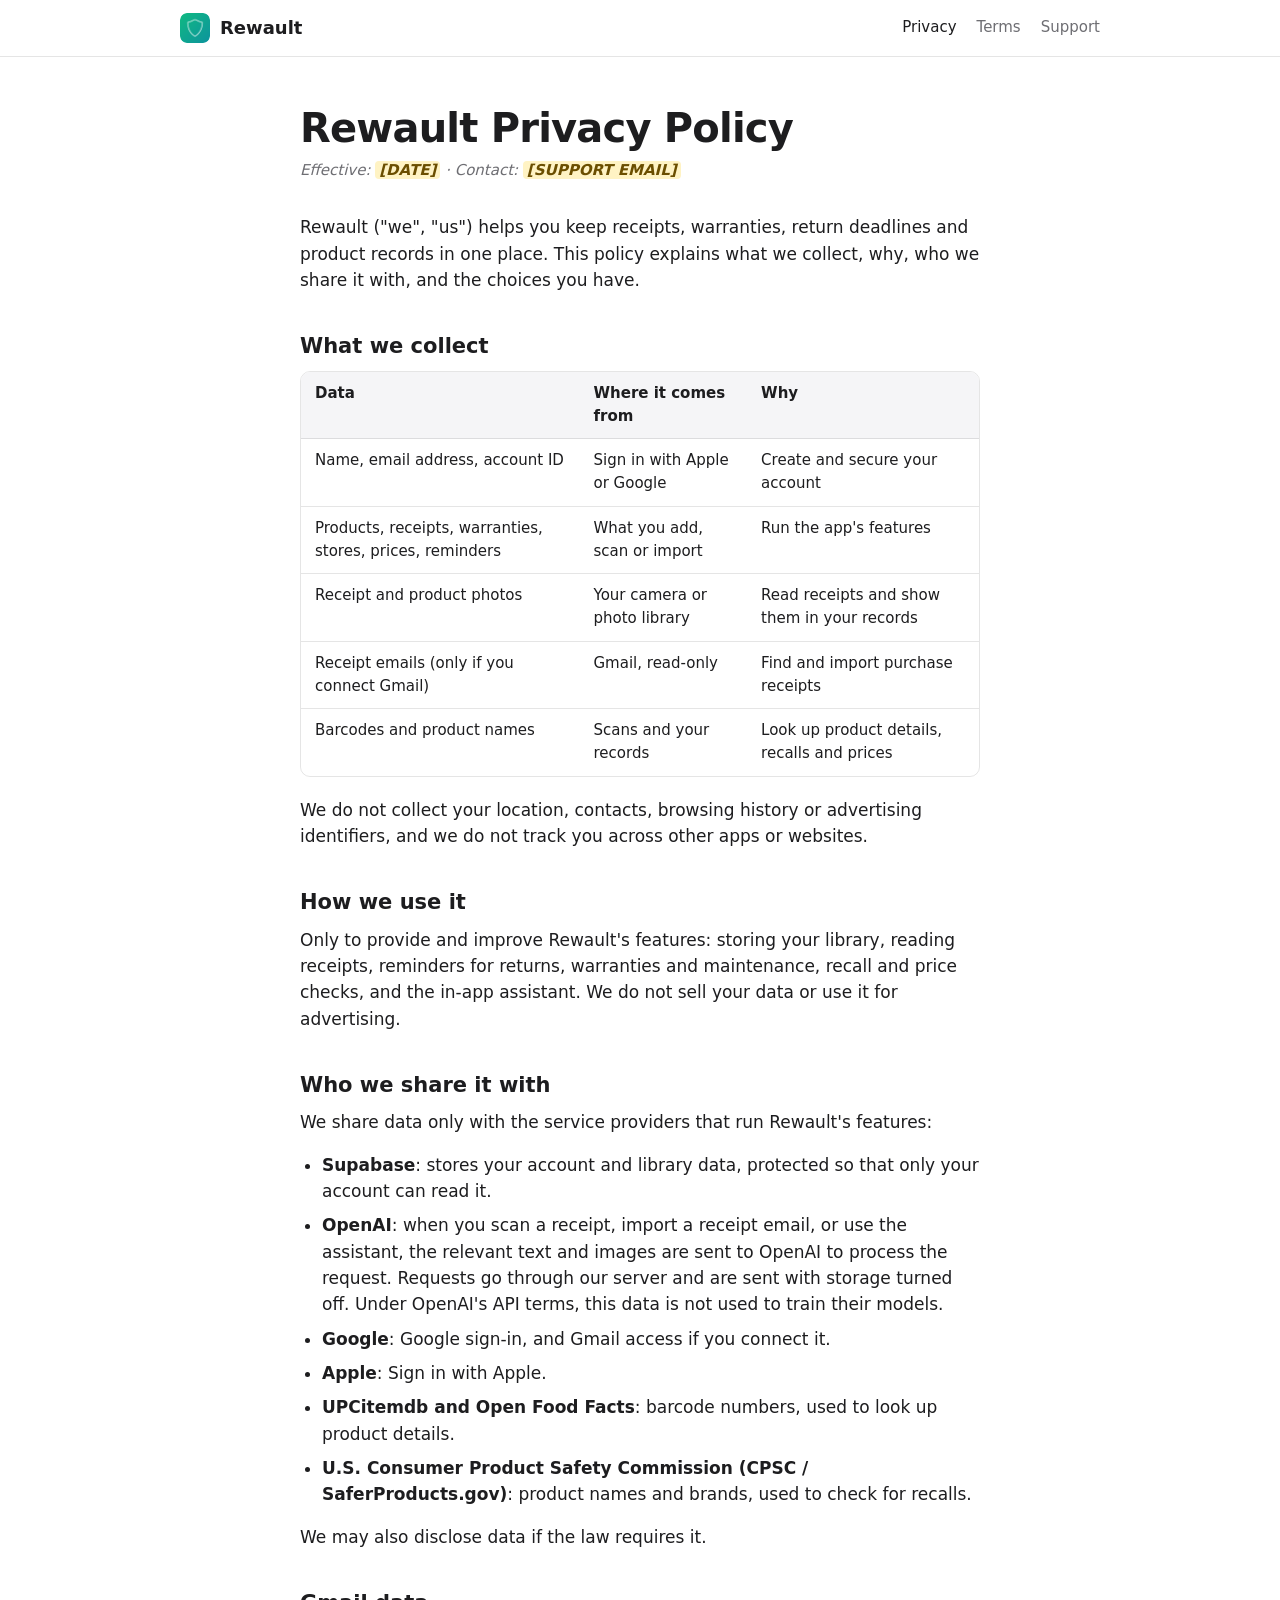
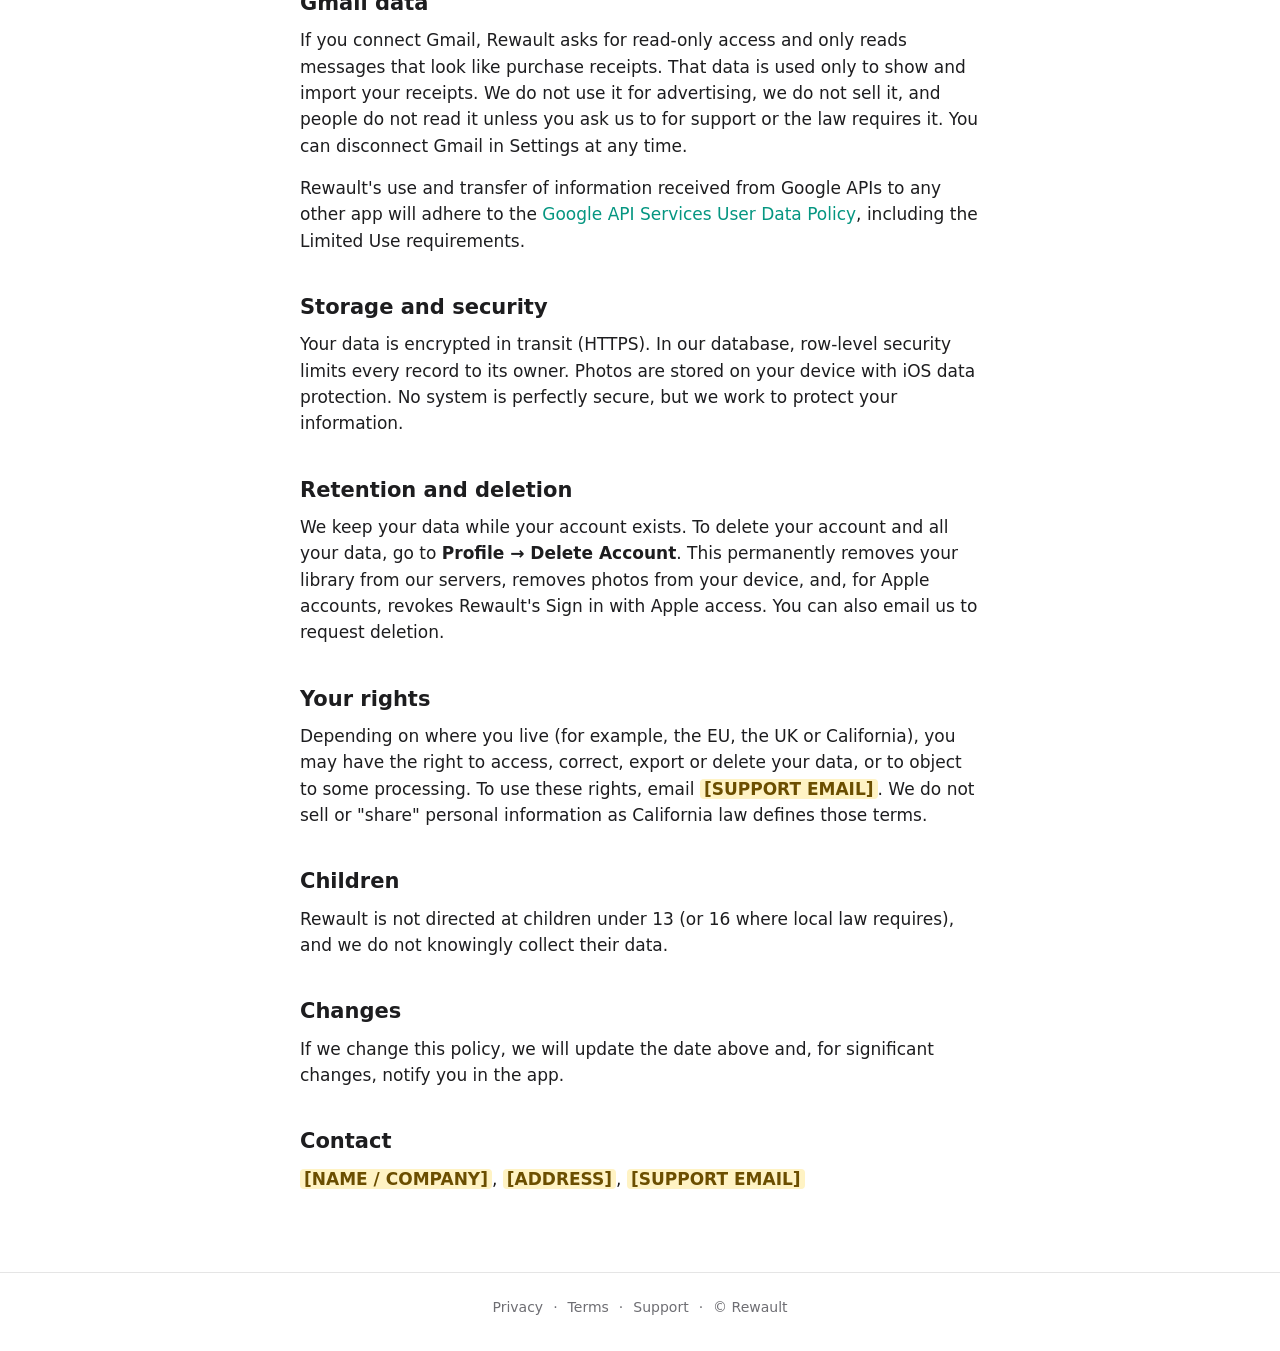
==== privacy/index.html @ 80c466f2 "Initial Rewault site" ====
<!doctype html>
<html lang="en">
<head>
  <meta charset="utf-8">
  <meta name="viewport" content="width=device-width, initial-scale=1">
  <title>Rewault Privacy Policy</title>
  <meta name="description" content="How Rewault collects, uses and protects your data.">
  <meta name="theme-color" content="#ffffff" media="(prefers-color-scheme: light)">
  <meta name="theme-color" content="#000000" media="(prefers-color-scheme: dark)">
  <link rel="icon" href="/favicon.ico" sizes="any">
  <link rel="icon" type="image/png" sizes="32x32" href="/assets/favicon-32.png">
  <link rel="apple-touch-icon" href="/assets/apple-touch-icon.png">
  <link rel="stylesheet" href="/styles.css">
</head>
<body>
  <header class="site-header">
    <div class="wrap">
      <a class="brand" href="/"><img src="/assets/logo.png" alt="" width="30" height="30">Rewault</a>
      <nav class="site-nav" aria-label="Main">
      <a href="/privacy/" aria-current="page">Privacy</a>
      <a href="/terms/">Terms</a>
      <a href="/support/">Support</a>
      </nav>
    </div>
  </header>

  <main>
    <article class="doc wrap narrow">
      <h1>Rewault Privacy Policy</h1>
      <p class="meta"><em>Effective: <span class="ph">[DATE]</span> · Contact: <span class="ph">[SUPPORT EMAIL]</span></em></p>

      <p>Rewault ("we", "us") helps you keep receipts, warranties, return deadlines and product records in one place. This policy explains what we collect, why, who we share it with, and the choices you have.</p>

      <h2>What we collect</h2>

      <div class="table-scroll"><table>
      <thead><tr><th>Data</th><th>Where it comes from</th><th>Why</th></tr></thead>
      <tbody>
      <tr><td>Name, email address, account ID</td><td>Sign in with Apple or Google</td><td>Create and secure your account</td></tr>
      <tr><td>Products, receipts, warranties, stores, prices, reminders</td><td>What you add, scan or import</td><td>Run the app's features</td></tr>
      <tr><td>Receipt and product photos</td><td>Your camera or photo library</td><td>Read receipts and show them in your records</td></tr>
      <tr><td>Receipt emails (only if you connect Gmail)</td><td>Gmail, read-only</td><td>Find and import purchase receipts</td></tr>
      <tr><td>Barcodes and product names</td><td>Scans and your records</td><td>Look up product details, recalls and prices</td></tr>
      </tbody></table></div>

      <p>We do not collect your location, contacts, browsing history or advertising identifiers, and we do not track you across other apps or websites.</p>

      <h2>How we use it</h2>

      <p>Only to provide and improve Rewault's features: storing your library, reading receipts, reminders for returns, warranties and maintenance, recall and price checks, and the in-app assistant. We do not sell your data or use it for advertising.</p>

      <h2>Who we share it with</h2>

      <p>We share data only with the service providers that run Rewault's features:</p>

      <ul>
        <li><strong>Supabase</strong>: stores your account and library data, protected so that only your account can read it.</li>
        <li><strong>OpenAI</strong>: when you scan a receipt, import a receipt email, or use the assistant, the relevant text and images are sent to OpenAI to process the request. Requests go through our server and are sent with storage turned off. Under OpenAI's API terms, this data is not used to train their models.</li>
        <li><strong>Google</strong>: Google sign-in, and Gmail access if you connect it.</li>
        <li><strong>Apple</strong>: Sign in with Apple.</li>
        <li><strong>UPCitemdb and Open Food Facts</strong>: barcode numbers, used to look up product details.</li>
        <li><strong>U.S. Consumer Product Safety Commission (CPSC / SaferProducts.gov)</strong>: product names and brands, used to check for recalls.</li>
      </ul>

      <p>We may also disclose data if the law requires it.</p>

      <h2>Gmail data</h2>

      <p>If you connect Gmail, Rewault asks for read-only access and only reads messages that look like purchase receipts. That data is used only to show and import your receipts. We do not use it for advertising, we do not sell it, and people do not read it unless you ask us to for support or the law requires it. You can disconnect Gmail in Settings at any time.</p>

      <p>Rewault's use and transfer of information received from Google APIs to any other app will adhere to the <a href="https://developers.google.com/terms/api-services-user-data-policy">Google API Services User Data Policy</a>, including the Limited Use requirements.</p>

      <h2>Storage and security</h2>

      <p>Your data is encrypted in transit (HTTPS). In our database, row-level security limits every record to its owner. Photos are stored on your device with iOS data protection. No system is perfectly secure, but we work to protect your information.</p>

      <h2>Retention and deletion</h2>

      <p>We keep your data while your account exists. To delete your account and all your data, go to <strong>Profile → Delete Account</strong>. This permanently removes your library from our servers, removes photos from your device, and, for Apple accounts, revokes Rewault's Sign in with Apple access. You can also email us to request deletion.</p>

      <h2>Your rights</h2>

      <p>Depending on where you live (for example, the EU, the UK or California), you may have the right to access, correct, export or delete your data, or to object to some processing. To use these rights, email <span class="ph">[SUPPORT EMAIL]</span>. We do not sell or "share" personal information as California law defines those terms.</p>

      <h2>Children</h2>

      <p>Rewault is not directed at children under 13 (or 16 where local law requires), and we do not knowingly collect their data.</p>

      <h2>Changes</h2>

      <p>If we change this policy, we will update the date above and, for significant changes, notify you in the app.</p>

      <h2>Contact</h2>

      <p><span class="ph">[NAME / COMPANY]</span>, <span class="ph">[ADDRESS]</span>, <span class="ph">[SUPPORT EMAIL]</span></p>
    </article>
  </main>

  <footer class="site-footer">
    <div class="wrap">
      <a href="/privacy/">Privacy</a> <span aria-hidden="true">·</span> <a href="/terms/">Terms</a> <span aria-hidden="true">·</span> <a href="/support/">Support</a> <span aria-hidden="true">·</span> <span>© Rewault</span>
    </div>
  </footer>
</body>
</html>
---- styles.css ----
/* Rewault site styles. No external resources. */

:root {
  color-scheme: light dark;
  --bg: #ffffff;
  --bg-alt: #f5f5f7;
  --card: #ffffff;
  --text: #1d1d1f;
  --text-2: #6e6e73;
  --border: rgba(0, 0, 0, 0.1);
  --accent: #059681;
  --accent-soft: rgba(5, 150, 129, 0.1);
  --mark-bg: #fff3c4;
  --mark-text: #6b4e00;
  --hero-from: #10ba82;
  --hero-to: #0d949e;
  --radius: 14px;
  --font: -apple-system, BlinkMacSystemFont, "SF Pro Text", "SF Pro", system-ui, sans-serif;
}

@media (prefers-color-scheme: dark) {
  :root {
    --bg: #000000;
    --bg-alt: #111113;
    --card: #1c1c1e;
    --text: #f5f5f7;
    --text-2: #a1a1a6;
    --border: rgba(255, 255, 255, 0.14);
    --accent: #34d399;
    --accent-soft: rgba(52, 211, 153, 0.14);
    --mark-bg: #4a3b0a;
    --mark-text: #ffe08a;
  }
}

*,
*::before,
*::after { box-sizing: border-box; }

html { -webkit-text-size-adjust: 100%; }

body {
  margin: 0;
  background: var(--bg);
  color: var(--text);
  font-family: var(--font);
  font-size: 17px;
  line-height: 1.55;
  -webkit-font-smoothing: antialiased;
  display: flex;
  flex-direction: column;
  min-height: 100vh;
}

main { flex: 1; }

a { color: var(--accent); text-decoration: none; }
a:hover { text-decoration: underline; }
a:focus-visible { outline: 2px solid var(--accent); outline-offset: 2px; border-radius: 4px; }

.wrap { width: 100%; max-width: 960px; margin: 0 auto; padding: 0 20px; }
.narrow { max-width: 720px; } /* 680px text column + padding */

/* Header */
.site-header {
  position: sticky;
  top: 0;
  z-index: 10;
  background: color-mix(in srgb, var(--bg) 82%, transparent);
  -webkit-backdrop-filter: saturate(180%) blur(16px);
  backdrop-filter: saturate(180%) blur(16px);
  border-bottom: 1px solid var(--border);
}
.site-header .wrap { display: flex; align-items: center; justify-content: space-between; height: 56px; }
.brand { display: flex; align-items: center; gap: 10px; color: var(--text); font-weight: 600; font-size: 18px; }
.brand:hover { text-decoration: none; }
.brand img { width: 30px; height: 30px; border-radius: 7px; }
.site-nav { display: flex; gap: 20px; font-size: 15px; }
.site-nav a { color: var(--text-2); }
.site-nav a:hover, .site-nav a[aria-current="page"] { color: var(--text); text-decoration: none; }

/* Hero */
.hero {
  background: linear-gradient(135deg, var(--hero-from), var(--hero-to));
  color: #ffffff;
  text-align: center;
  padding: 72px 0 80px;
}
.hero-icon { width: 104px; height: 104px; border-radius: 24px; box-shadow: 0 10px 30px rgba(0, 0, 0, 0.18); }
.hero h1 { font-size: clamp(36px, 7vw, 52px); line-height: 1.1; letter-spacing: -0.02em; margin: 24px 0 12px; }
.hero p { font-size: clamp(18px, 3.2vw, 22px); max-width: 560px; margin: 0 auto 32px; opacity: 0.95; }

/* Replace with Apple's official "Download on the App Store" badge when the app is live. */
.badge-placeholder {
  display: inline-flex;
  align-items: center;
  gap: 10px;
  padding: 10px 20px;
  border-radius: 12px;
  background: #000000;
  color: #ffffff;
  font-size: 15px;
  font-weight: 600;
  border: 1px solid rgba(255, 255, 255, 0.35);
}
.badge-placeholder:hover { text-decoration: none; }
.badge-placeholder svg { width: 20px; height: 20px; }

/* Features */
.features { padding-block: 64px 72px; }
.feature-grid { display: grid; grid-template-columns: repeat(auto-fit, minmax(210px, 1fr)); gap: 16px; }
.feature {
  background: var(--bg-alt);
  border-radius: var(--radius);
  padding: 24px;
}
.feature-icon {
  width: 40px;
  height: 40px;
  border-radius: 10px;
  display: grid;
  place-items: center;
  background: var(--accent-soft);
  color: var(--accent);
  margin-bottom: 14px;
}
.feature-icon svg { width: 22px; height: 22px; }
.feature h2 { font-size: 17px; margin: 0 0 6px; }
.feature p { margin: 0; color: var(--text-2); font-size: 15px; }

/* Documents (privacy, terms, support) */
.doc { padding-block: 48px 64px; }
.doc h1 { font-size: clamp(30px, 6vw, 40px); line-height: 1.15; letter-spacing: -0.02em; margin: 0 0 8px; }
.doc h2 { font-size: 21px; line-height: 1.3; margin: 40px 0 10px; }
.doc h3 { font-size: 17px; margin: 24px 0 6px; }
.doc p, .doc ul { margin: 0 0 16px; }
.doc ul { padding-left: 22px; }
.doc li { margin-bottom: 8px; }
.doc .meta { color: var(--text-2); font-size: 15px; margin-bottom: 32px; }
.doc .lead { font-size: 19px; color: var(--text-2); }

.table-scroll { overflow-x: auto; margin: 0 0 20px; border: 1px solid var(--border); border-radius: 10px; }
.doc table { border-collapse: collapse; width: 100%; font-size: 15px; }
.doc th, .doc td { text-align: left; vertical-align: top; padding: 10px 14px; border-bottom: 1px solid var(--border); }
.doc tr:last-child td { border-bottom: 0; }
.doc th { background: var(--bg-alt); font-weight: 600; }

/* Unfilled placeholders stay visible until replaced */
.ph {
  background: var(--mark-bg);
  color: var(--mark-text);
  padding: 0 4px;
  border-radius: 4px;
  font-weight: 600;
}

.card {
  background: var(--bg-alt);
  border-radius: var(--radius);
  padding: 20px 24px;
  margin: 0 0 24px;
}
.card p:last-child { margin-bottom: 0; }

/* Footer */
.site-footer { border-top: 1px solid var(--border); padding: 24px 0 32px; font-size: 14px; color: var(--text-2); }
.site-footer .wrap { display: flex; flex-wrap: wrap; gap: 6px 10px; justify-content: center; }
.site-footer a { color: var(--text-2); }
.site-footer a:hover { color: var(--text); }

@media (max-width: 520px) {
  body { font-size: 16px; }
  .site-nav { gap: 14px; font-size: 14px; }
  .hero { padding: 56px 0 64px; }
  .doc { padding-block: 32px 48px; }
}
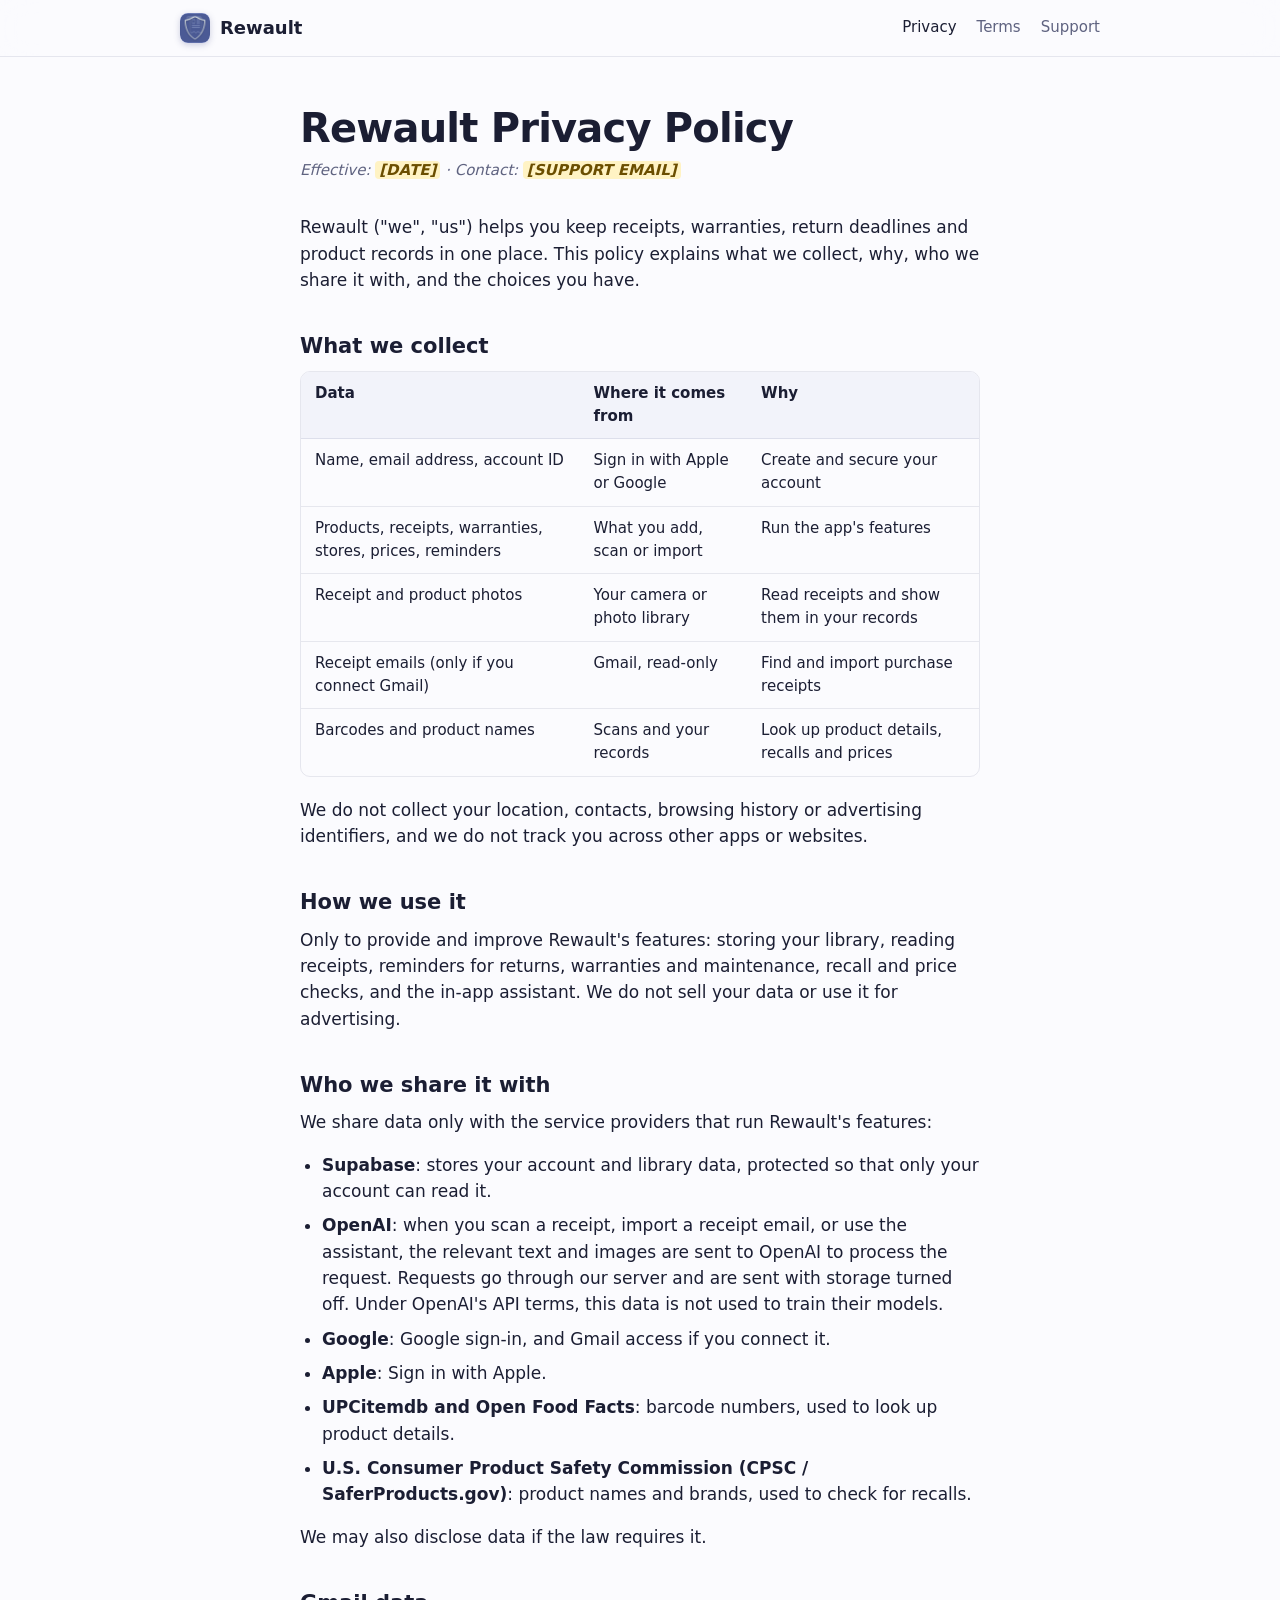
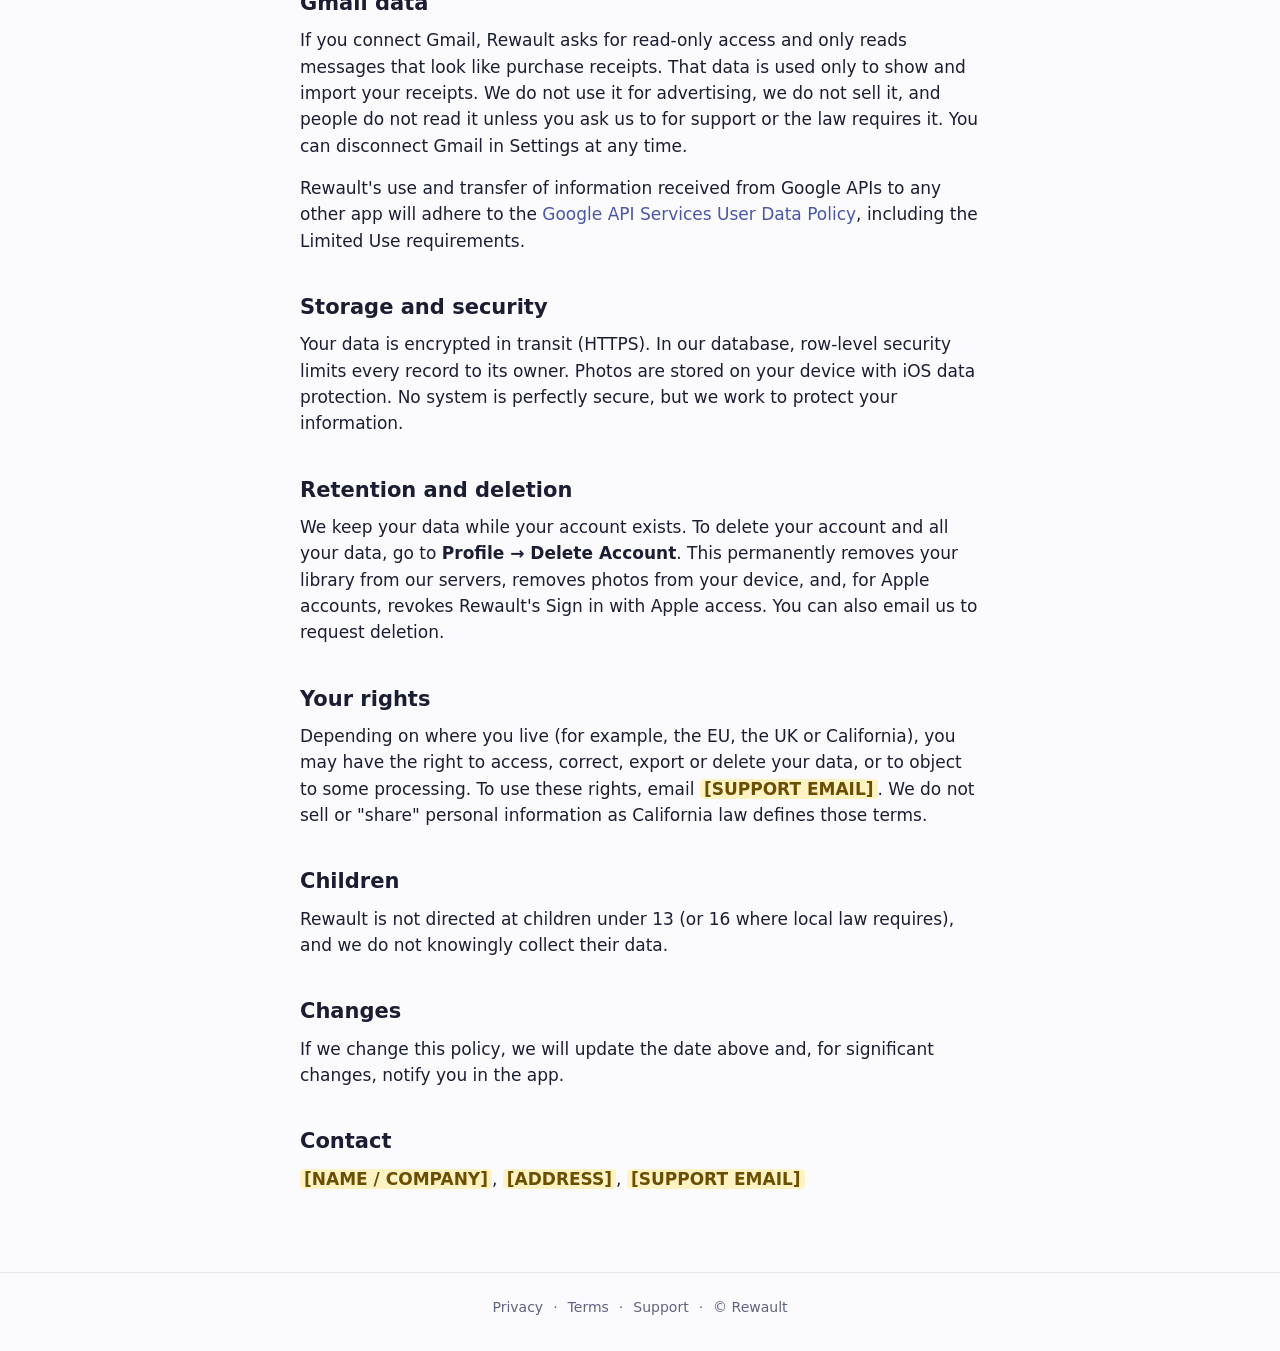
==== commit a51fe183: "Restyle site around the app icon's periwinkle palette Co-Authored-By: Claude Opus 5.5 <noreply@anthr" ====
--- a/privacy/index.html
+++ b/privacy/index.html
@@ -5,8 +5,8 @@
   <meta name="viewport" content="width=device-width, initial-scale=1">
   <title>Rewault Privacy Policy</title>
   <meta name="description" content="How Rewault collects, uses and protects your data.">
-  <meta name="theme-color" content="#ffffff" media="(prefers-color-scheme: light)">
-  <meta name="theme-color" content="#000000" media="(prefers-color-scheme: dark)">
+  <meta name="theme-color" content="#fbfbfe" media="(prefers-color-scheme: light)">
+  <meta name="theme-color" content="#0b0d18" media="(prefers-color-scheme: dark)">
   <link rel="icon" href="/favicon.ico" sizes="any">
   <link rel="icon" type="image/png" sizes="32x32" href="/assets/favicon-32.png">
   <link rel="apple-touch-icon" href="/assets/apple-touch-icon.png">
--- a/styles.css
+++ b/styles.css
@@ -2,32 +2,43 @@
 
 :root {
   color-scheme: light dark;
-  --bg: #ffffff;
-  --bg-alt: #f5f5f7;
+  /* Palette taken from the app icon (#5665a0 periwinkle) */
+  --bg: #fbfbfe;
+  --bg-alt: #f2f3fa;
   --card: #ffffff;
-  --text: #1d1d1f;
-  --text-2: #6e6e73;
-  --border: rgba(0, 0, 0, 0.1);
-  --accent: #059681;
-  --accent-soft: rgba(5, 150, 129, 0.1);
+  --text: #1b1e33;
+  --text-2: #5f6380;
+  --border: rgba(40, 48, 100, 0.1);
+  --accent: #4a57a8;
+  --accent-soft: rgba(86, 101, 160, 0.12);
   --mark-bg: #fff3c4;
   --mark-text: #6b4e00;
-  --hero-from: #10ba82;
-  --hero-to: #0d949e;
-  --radius: 14px;
+  --hero-bg: linear-gradient(180deg, #e9ebf8 0%, #f4f5fc 60%, var(--bg) 100%);
+  --hero-glow: rgba(110, 124, 200, 0.35);
+  --hero-text: #1b1e33;
+  --hero-text-2: #4d5272;
+  --icon-shadow: 0 18px 40px -8px rgba(58, 68, 130, 0.45), 0 2px 6px rgba(58, 68, 130, 0.2);
+  --card-shadow: 0 1px 2px rgba(30, 36, 80, 0.04), 0 8px 24px -12px rgba(30, 36, 80, 0.12);
+  --radius: 18px;
   --font: -apple-system, BlinkMacSystemFont, "SF Pro Text", "SF Pro", system-ui, sans-serif;
 }
 
 @media (prefers-color-scheme: dark) {
   :root {
-    --bg: #000000;
-    --bg-alt: #111113;
-    --card: #1c1c1e;
-    --text: #f5f5f7;
-    --text-2: #a1a1a6;
-    --border: rgba(255, 255, 255, 0.14);
-    --accent: #34d399;
-    --accent-soft: rgba(52, 211, 153, 0.14);
+    --bg: #0b0d18;
+    --bg-alt: #141729;
+    --card: #161a2e;
+    --text: #eef0fa;
+    --text-2: #a3a8c4;
+    --border: rgba(170, 180, 240, 0.12);
+    --accent: #a4aef0;
+    --accent-soft: rgba(140, 152, 230, 0.16);
+    --hero-bg: linear-gradient(180deg, #1c2246 0%, #121530 60%, var(--bg) 100%);
+    --hero-glow: rgba(110, 124, 220, 0.45);
+    --hero-text: #f3f4fc;
+    --hero-text-2: #b4b9d8;
+    --icon-shadow: 0 20px 50px -10px rgba(0, 0, 0, 0.7), 0 0 0 1px rgba(255, 255, 255, 0.06);
+    --card-shadow: none;
     --mark-bg: #4a3b0a;
     --mark-text: #ffe08a;
   }
@@ -74,50 +85,69 @@
 .site-header .wrap { display: flex; align-items: center; justify-content: space-between; height: 56px; }
 .brand { display: flex; align-items: center; gap: 10px; color: var(--text); font-weight: 600; font-size: 18px; }
 .brand:hover { text-decoration: none; }
-.brand img { width: 30px; height: 30px; border-radius: 7px; }
+.brand img { width: 30px; height: 30px; border-radius: 8px; box-shadow: 0 2px 6px rgba(58, 68, 130, 0.25); }
 .site-nav { display: flex; gap: 20px; font-size: 15px; }
 .site-nav a { color: var(--text-2); }
 .site-nav a:hover, .site-nav a[aria-current="page"] { color: var(--text); text-decoration: none; }
 
 /* Hero */
 .hero {
-  background: linear-gradient(135deg, var(--hero-from), var(--hero-to));
-  color: #ffffff;
+  position: relative;
+  overflow: hidden;
+  background: var(--hero-bg);
+  color: var(--hero-text);
   text-align: center;
-  padding: 72px 0 80px;
-}
-.hero-icon { width: 104px; height: 104px; border-radius: 24px; box-shadow: 0 10px 30px rgba(0, 0, 0, 0.18); }
-.hero h1 { font-size: clamp(36px, 7vw, 52px); line-height: 1.1; letter-spacing: -0.02em; margin: 24px 0 12px; }
-.hero p { font-size: clamp(18px, 3.2vw, 22px); max-width: 560px; margin: 0 auto 32px; opacity: 0.95; }
+  padding: 88px 0 96px;
+}
+/* Soft glow behind the icon */
+.hero::before {
+  content: "";
+  position: absolute;
+  top: -120px;
+  left: 50%;
+  width: 640px;
+  height: 480px;
+  transform: translateX(-50%);
+  background: radial-gradient(closest-side, var(--hero-glow), transparent);
+  pointer-events: none;
+}
+.hero .wrap { position: relative; }
+.hero-icon { width: 120px; height: 120px; border-radius: 27px; box-shadow: var(--icon-shadow); }
+.hero h1 { font-size: clamp(40px, 7.5vw, 60px); line-height: 1.05; letter-spacing: -0.035em; font-weight: 700; margin: 28px 0 14px; }
+.hero p { font-size: clamp(18px, 3.2vw, 22px); line-height: 1.45; color: var(--hero-text-2); max-width: 520px; margin: 0 auto 36px; text-wrap: balance; }
 
 /* Replace with Apple's official "Download on the App Store" badge when the app is live. */
 .badge-placeholder {
   display: inline-flex;
   align-items: center;
   gap: 10px;
-  padding: 10px 20px;
-  border-radius: 12px;
-  background: #000000;
+  padding: 12px 22px;
+  border-radius: 999px;
+  background: #11131f;
   color: #ffffff;
   font-size: 15px;
   font-weight: 600;
-  border: 1px solid rgba(255, 255, 255, 0.35);
-}
-.badge-placeholder:hover { text-decoration: none; }
+  border: 1px solid rgba(255, 255, 255, 0.18);
+  box-shadow: 0 8px 20px -8px rgba(20, 24, 60, 0.5);
+  transition: transform 0.15s ease, box-shadow 0.15s ease;
+}
+.badge-placeholder:hover { text-decoration: none; transform: translateY(-1px); box-shadow: 0 12px 24px -8px rgba(20, 24, 60, 0.55); }
 .badge-placeholder svg { width: 20px; height: 20px; }
 
 /* Features */
-.features { padding-block: 64px 72px; }
+.features { padding-block: 24px 88px; }
 .feature-grid { display: grid; grid-template-columns: repeat(auto-fit, minmax(210px, 1fr)); gap: 16px; }
 .feature {
-  background: var(--bg-alt);
+  background: var(--card);
+  border: 1px solid var(--border);
   border-radius: var(--radius);
+  box-shadow: var(--card-shadow);
   padding: 24px;
 }
 .feature-icon {
-  width: 40px;
-  height: 40px;
-  border-radius: 10px;
+  width: 42px;
+  height: 42px;
+  border-radius: 12px;
   display: grid;
   place-items: center;
   background: var(--accent-soft);
@@ -156,6 +186,7 @@
 
 .card {
   background: var(--bg-alt);
+  border: 1px solid var(--border);
   border-radius: var(--radius);
   padding: 20px 24px;
   margin: 0 0 24px;
@@ -171,6 +202,7 @@
 @media (max-width: 520px) {
   body { font-size: 16px; }
   .site-nav { gap: 14px; font-size: 14px; }
-  .hero { padding: 56px 0 64px; }
+  .hero { padding: 64px 0 72px; }
+  .hero-icon { width: 104px; height: 104px; border-radius: 23px; }
   .doc { padding-block: 32px 48px; }
 }
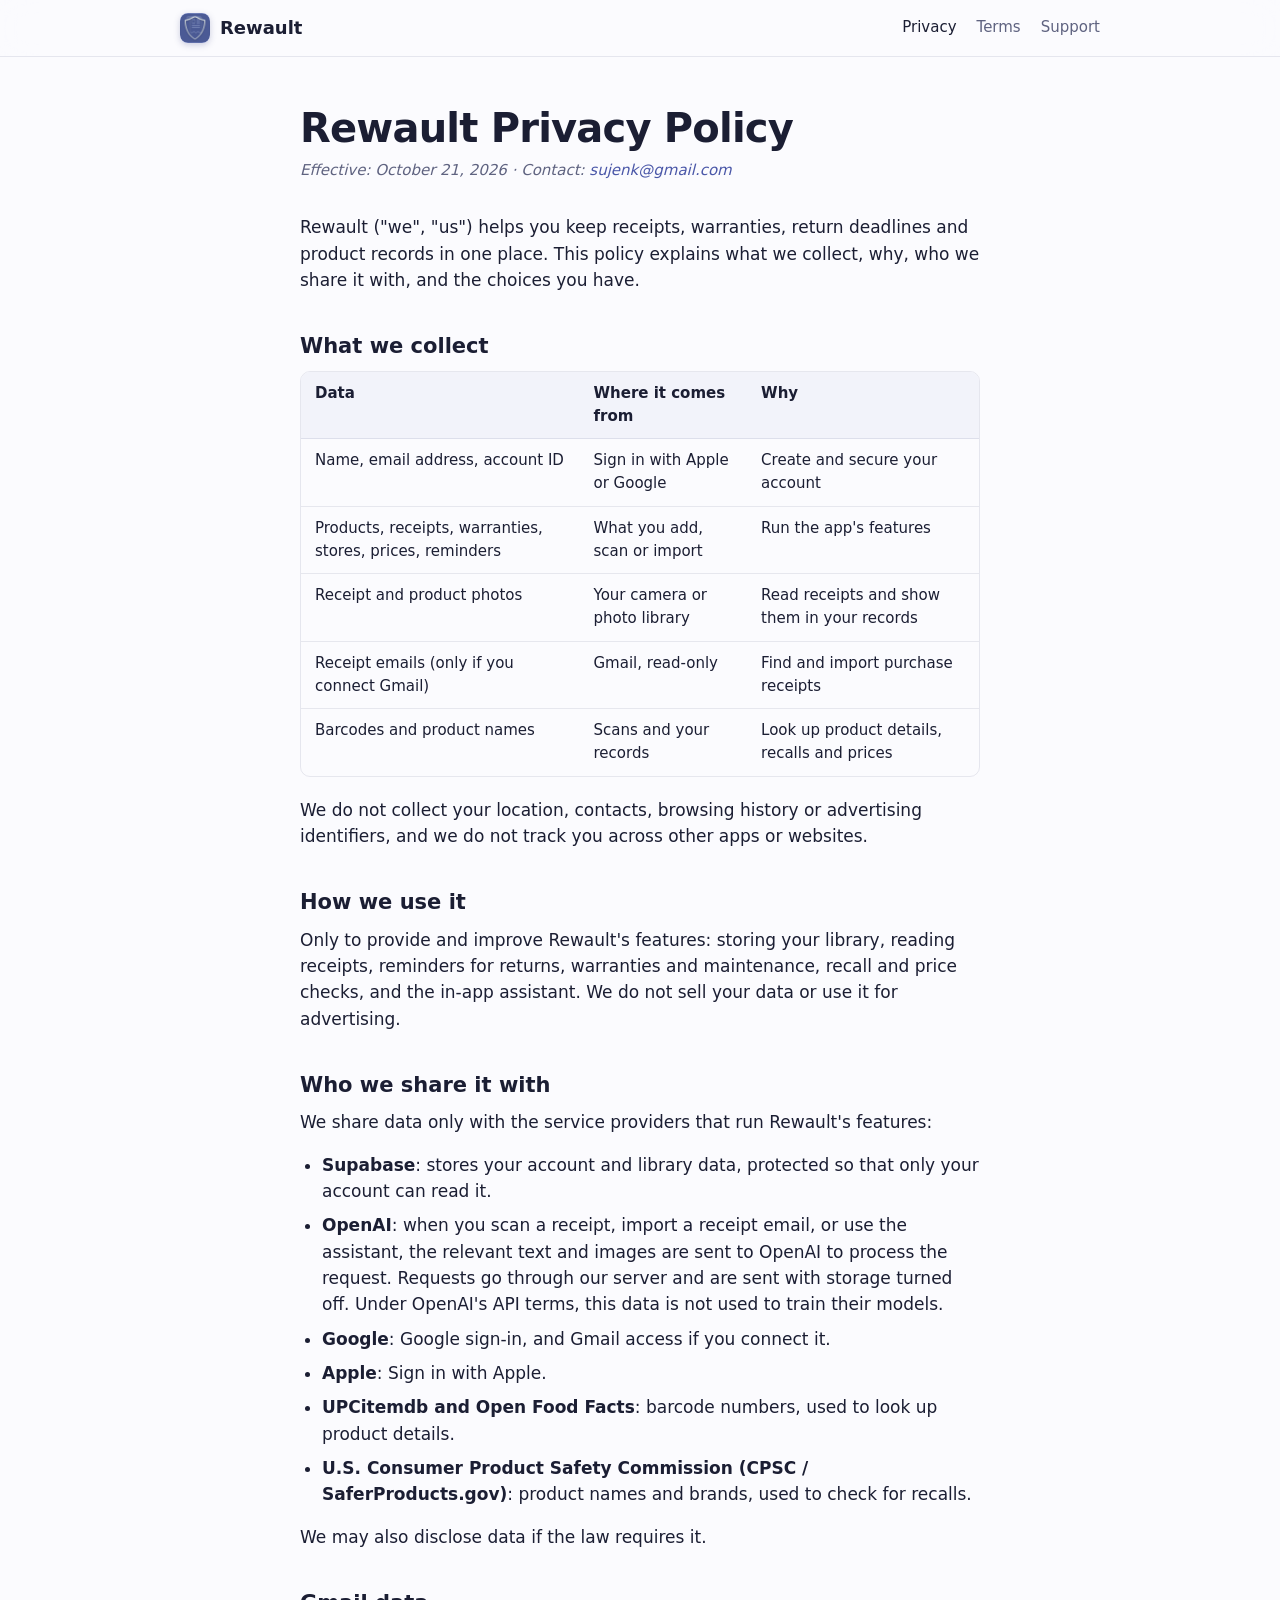
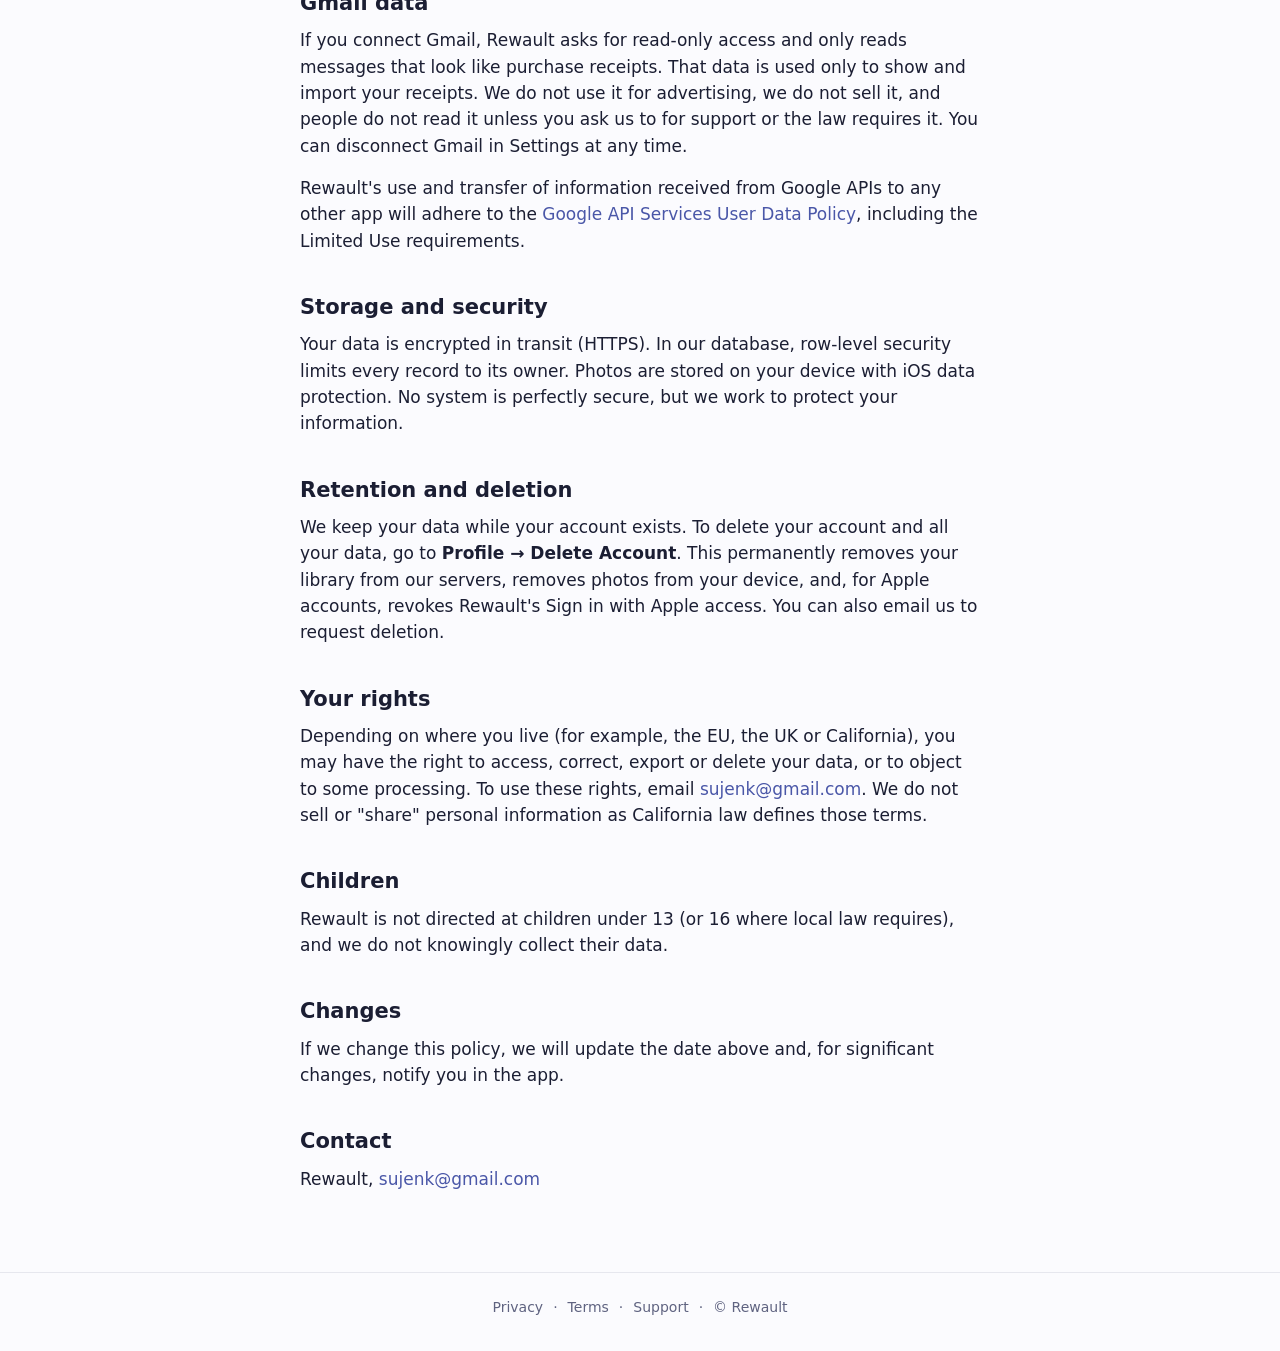
==== commit a24b23d1: "Fill in legal page placeholders Set effective date, support email, California governing law, and Rew" ====
--- a/privacy/index.html
+++ b/privacy/index.html
@@ -27,7 +27,7 @@
   <main>
     <article class="doc wrap narrow">
       <h1>Rewault Privacy Policy</h1>
-      <p class="meta"><em>Effective: <span class="ph">[DATE]</span> · Contact: <span class="ph">[SUPPORT EMAIL]</span></em></p>
+      <p class="meta"><em>Effective: October 21, 2026 · Contact: <a href="mailto:sujenk@gmail.com">sujenk@gmail.com</a></em></p>
 
       <p>Rewault ("we", "us") helps you keep receipts, warranties, return deadlines and product records in one place. This policy explains what we collect, why, who we share it with, and the choices you have.</p>
 
@@ -80,7 +80,7 @@
 
       <h2>Your rights</h2>
 
-      <p>Depending on where you live (for example, the EU, the UK or California), you may have the right to access, correct, export or delete your data, or to object to some processing. To use these rights, email <span class="ph">[SUPPORT EMAIL]</span>. We do not sell or "share" personal information as California law defines those terms.</p>
+      <p>Depending on where you live (for example, the EU, the UK or California), you may have the right to access, correct, export or delete your data, or to object to some processing. To use these rights, email <a href="mailto:sujenk@gmail.com">sujenk@gmail.com</a>. We do not sell or "share" personal information as California law defines those terms.</p>
 
       <h2>Children</h2>
 
@@ -92,7 +92,7 @@
 
       <h2>Contact</h2>
 
-      <p><span class="ph">[NAME / COMPANY]</span>, <span class="ph">[ADDRESS]</span>, <span class="ph">[SUPPORT EMAIL]</span></p>
+      <p>Rewault, <a href="mailto:sujenk@gmail.com">sujenk@gmail.com</a></p>
     </article>
   </main>
 
